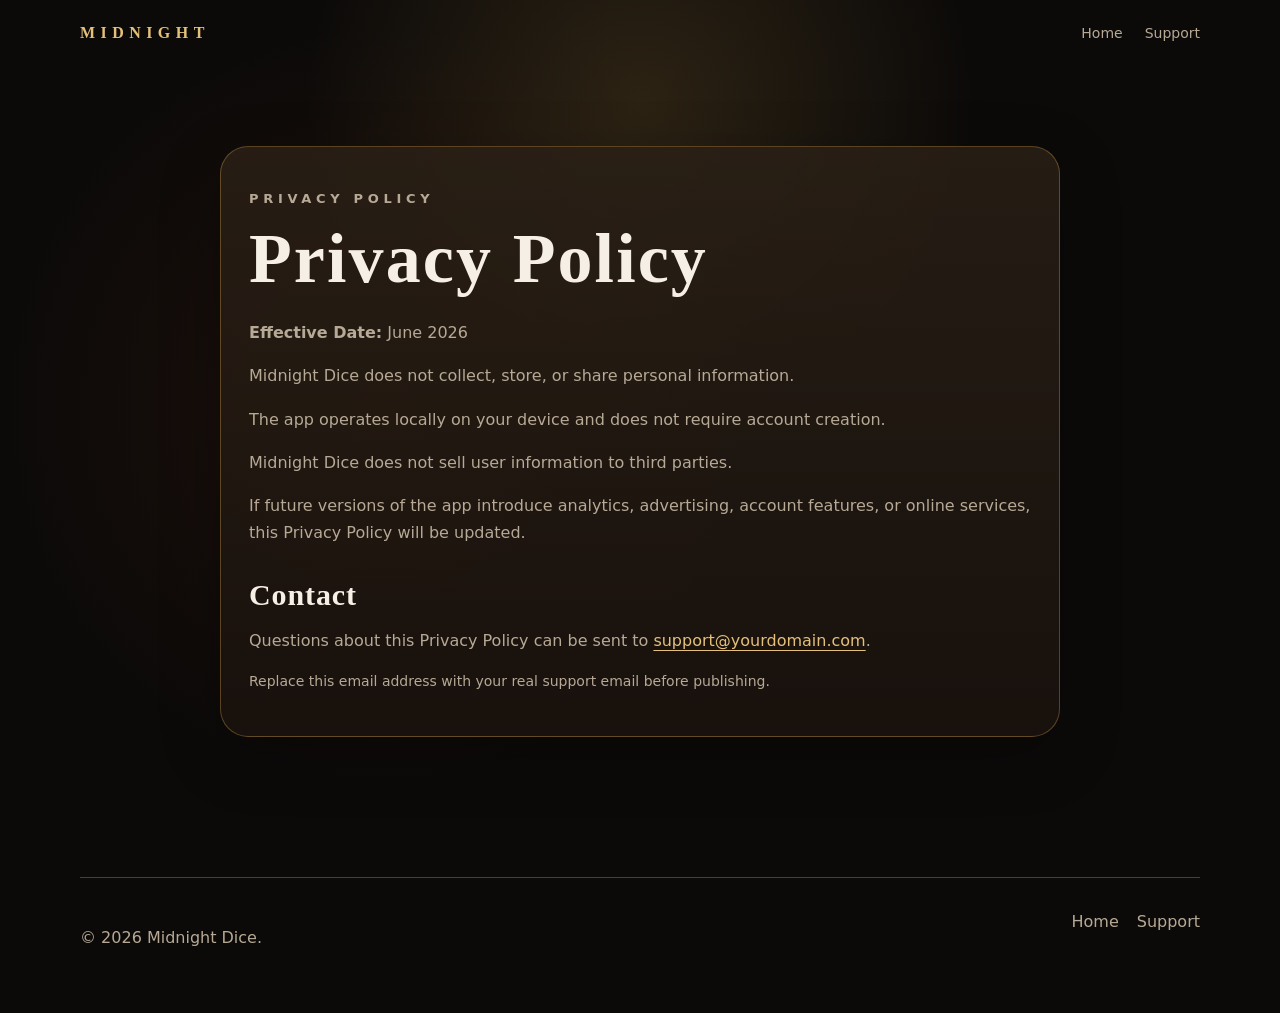
==== privacy.html @ 5080af58 "Add files via upload" ====
<!doctype html>
<html lang="en">
<head>
  <meta charset="utf-8" />
  <meta name="viewport" content="width=device-width, initial-scale=1" />
  <title>Privacy Policy | Midnight Dice</title>
  <meta name="description" content="Privacy Policy for Midnight Dice." />
  <link rel="stylesheet" href="styles.css" />
</head>
<body>
  <header class="nav"><a class="brand" href="index.html">MIDNIGHT</a><nav><a href="index.html">Home</a><a href="support.html">Support</a></nav></header>
  <main class="page policy">
    <p class="eyebrow">Privacy Policy</p>
    <h1>Privacy Policy</h1>
    <p><strong>Effective Date:</strong> June 2026</p>
    <p>Midnight Dice does not collect, store, or share personal information.</p>
    <p>The app operates locally on your device and does not require account creation.</p>
    <p>Midnight Dice does not sell user information to third parties.</p>
    <p>If future versions of the app introduce analytics, advertising, account features, or online services, this Privacy Policy will be updated.</p>
    <h2>Contact</h2>
    <p>Questions about this Privacy Policy can be sent to <a class="email" href="mailto:support@yourdomain.com">support@yourdomain.com</a>.</p>
    <p class="muted">Replace this email address with your real support email before publishing.</p>
  </main>
  <footer><p>© 2026 Midnight Dice.</p><div><a href="index.html">Home</a><a href="support.html">Support</a></div></footer>
</body>
</html>
---- styles.css ----
:root{
  --bg:#0C0A09;
  --panel:#1A120D;
  --panel2:#2A2016;
  --gold:#D4A24A;
  --gold2:#E4C07A;
  --text:#F5EFE5;
  --muted:#B6A995;
  --line:rgba(212,162,74,.35);
}
*{box-sizing:border-box}
html{scroll-behavior:smooth}
body{
  margin:0;
  font-family: Inter, ui-sans-serif, system-ui, -apple-system, BlinkMacSystemFont, "Segoe UI", sans-serif;
  color:var(--text);
  background:
    radial-gradient(circle at 50% 10%, rgba(212,162,74,.16), transparent 30%),
    radial-gradient(circle at 30% 40%, rgba(120,50,24,.16), transparent 35%),
    var(--bg);
}
a{color:inherit;text-decoration:none}
.nav{
  width:min(1120px, calc(100% - 32px));
  margin:0 auto;
  display:flex;
  justify-content:space-between;
  align-items:center;
  padding:24px 0;
}
.brand{
  font-family: Georgia, 'Times New Roman', serif;
  letter-spacing:.34em;
  color:var(--gold2);
  font-weight:700;
}
.nav nav{display:flex;gap:22px;color:var(--muted);font-size:14px}
.nav nav a:hover{color:var(--gold2)}
.hero{
  width:min(1120px, calc(100% - 32px));
  margin:20px auto 70px;
  min-height:720px;
  display:grid;
  grid-template-columns:1.05fr .95fr;
  align-items:center;
  gap:44px;
}
.eyebrow{
  color:var(--gold);
  letter-spacing:.36em;
  text-transform:uppercase;
  font-size:13px;
  font-weight:700;
}
h1,h2,h3{
  font-family: Georgia, 'Times New Roman', serif;
  line-height:1.03;
  margin:0;
}
h1{font-size:clamp(46px, 7vw, 88px);letter-spacing:.03em;max-width:820px}
h2{font-size:clamp(34px, 5vw, 58px);letter-spacing:.03em;max-width:850px}
h3{font-size:24px;color:var(--gold2)}
.lede{font-size:21px;line-height:1.6;color:var(--muted);max-width:670px;margin:26px 0}
.actions{display:flex;gap:14px;flex-wrap:wrap;margin-top:28px}
.button{
  border:1px solid var(--line);
  border-radius:999px;
  padding:16px 24px;
  font-weight:800;
  letter-spacing:.12em;
  text-transform:uppercase;
  font-size:13px;
}
.primary{background:linear-gradient(180deg,#4a341d,#2d2115);color:var(--gold2)}
.secondary{color:var(--text);background:rgba(255,255,255,.03)}
.note,.muted{color:var(--muted);font-size:14px}
.phone-wrap{display:flex;justify-content:center;position:relative}
.phone{
  width:min(330px, 82vw);
  border-radius:44px;
  box-shadow:0 30px 100px rgba(0,0,0,.65), 0 0 0 1px rgba(212,162,74,.25);
}
.section{width:min(1120px, calc(100% - 32px));margin:0 auto 100px}
.cards{display:grid;grid-template-columns:repeat(4,1fr);gap:18px;margin-top:34px}
.cards article,.rule-box,.page{
  background:linear-gradient(180deg, rgba(42,32,22,.86), rgba(26,18,13,.86));
  border:1px solid var(--line);
  border-radius:28px;
  padding:28px;
  box-shadow:0 18px 60px rgba(0,0,0,.25);
}
.cards p,.split p,.page p,.policy li{color:var(--muted);line-height:1.7}
.screens{display:flex;gap:18px;overflow-x:auto;padding:28px 4px 12px;scroll-snap-type:x mandatory}
.screens img{height:560px;border-radius:34px;scroll-snap-align:start;box-shadow:0 22px 70px rgba(0,0,0,.45);border:1px solid rgba(212,162,74,.22)}
.split{display:grid;grid-template-columns:1fr .75fr;gap:30px;align-items:start}
.rule-box ol{margin:0;padding-left:22px;color:var(--text);line-height:2;font-size:18px}
.rule-box li::marker{color:var(--gold);font-weight:800}
footer{
  width:min(1120px, calc(100% - 32px));
  margin:0 auto;
  padding:34px 0 50px;
  border-top:1px solid var(--line);
  display:flex;
  justify-content:space-between;
  gap:16px;
  color:var(--muted);
}
footer div{display:flex;gap:18px}
footer a:hover{color:var(--gold2)}
.page{width:min(840px, calc(100% - 32px));margin:80px auto 140px}
.page h1{font-size:clamp(40px, 6vw, 70px);margin-bottom:24px}
.page h2{font-size:30px;margin-top:34px}
.email{color:var(--gold2);text-decoration:underline;text-underline-offset:4px}
@media (max-width: 860px){
  .nav{align-items:flex-start;gap:18px}.nav nav{flex-wrap:wrap;justify-content:flex-end}
  .hero,.split{grid-template-columns:1fr;min-height:auto}.hero{margin-top:40px}.hero-copy{text-align:left}.phone-wrap{order:-1}.cards{grid-template-columns:1fr 1fr}.screens img{height:460px}
}
@media (max-width: 560px){
  .nav{display:block}.nav nav{margin-top:16px;justify-content:flex-start;gap:14px}
  .cards{grid-template-columns:1fr}.screens img{height:420px}footer{flex-direction:column}.button{width:100%;text-align:center}
}
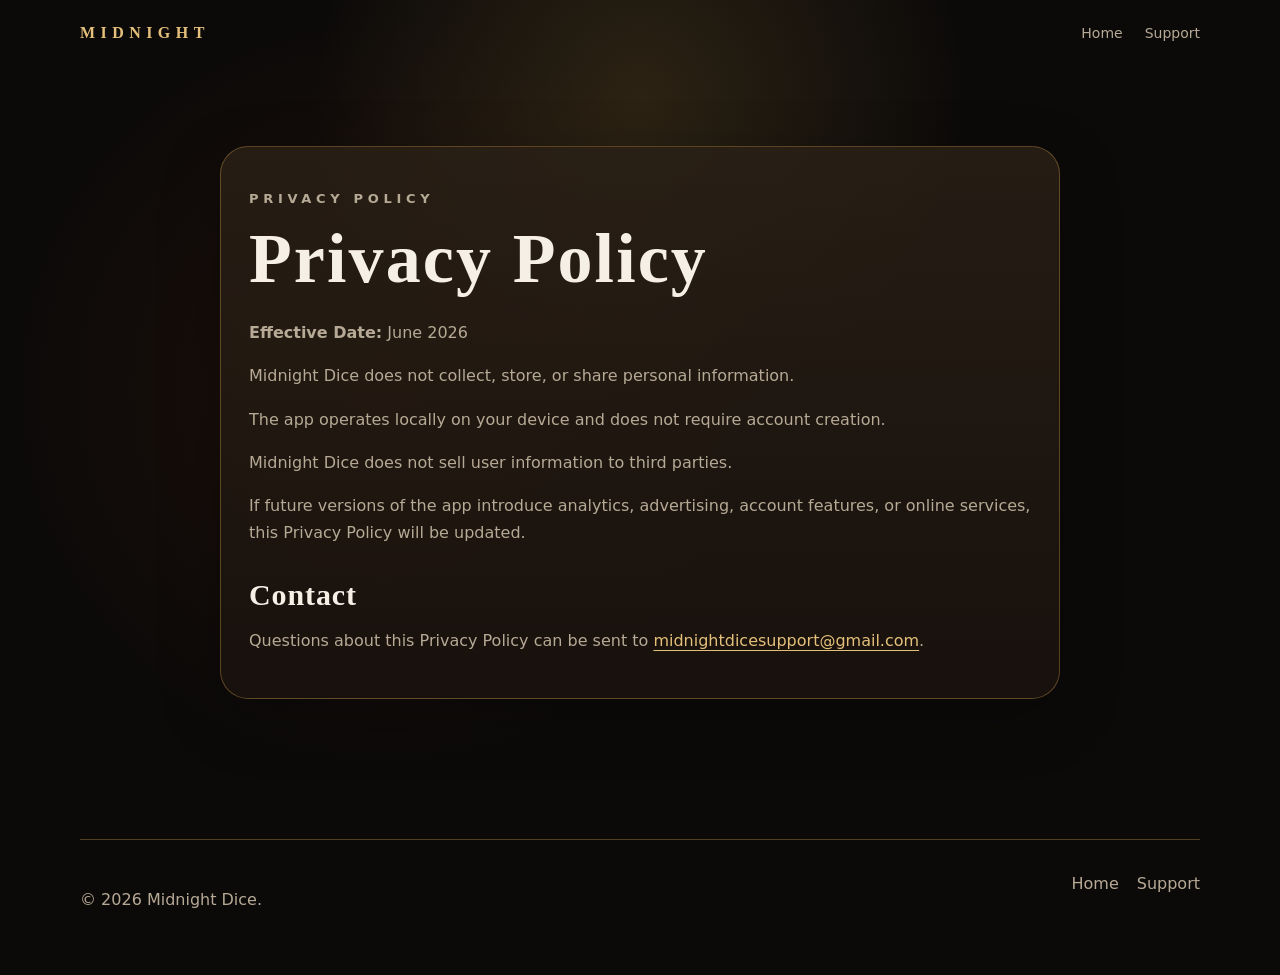
==== commit 7135b671: "Remove placeholder support email from privacy policy" ====
--- a/privacy.html
+++ b/privacy.html
@@ -18,8 +18,7 @@
     <p>Midnight Dice does not sell user information to third parties.</p>
     <p>If future versions of the app introduce analytics, advertising, account features, or online services, this Privacy Policy will be updated.</p>
     <h2>Contact</h2>
-    <p>Questions about this Privacy Policy can be sent to <a class="email" href="mailto:support@yourdomain.com">support@yourdomain.com</a>.</p>
-    <p class="muted">Replace this email address with your real support email before publishing.</p>
+    <p>Questions about this Privacy Policy can be sent to <a class="email" href="mailto:support@yourdomain.com">midnightdicesupport@gmail.com</a>.</p>
   </main>
   <footer><p>© 2026 Midnight Dice.</p><div><a href="index.html">Home</a><a href="support.html">Support</a></div></footer>
 </body>
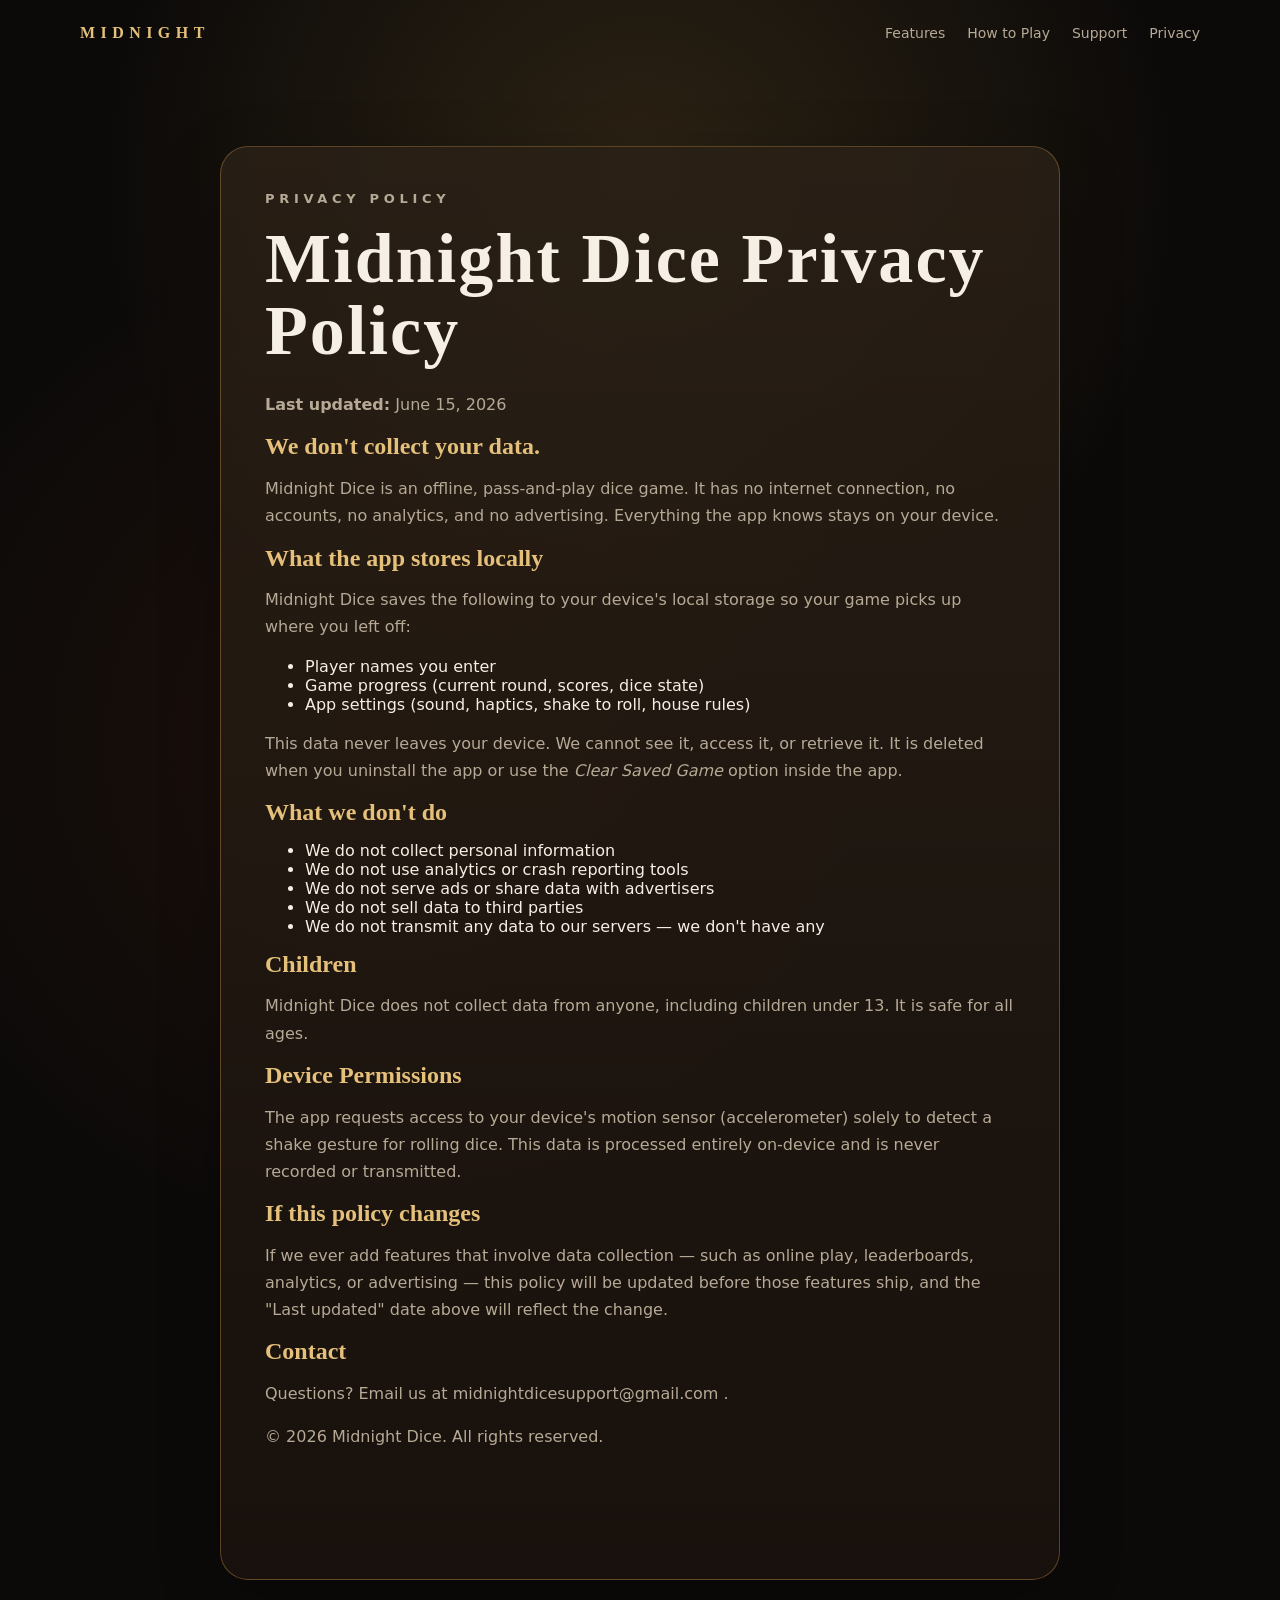
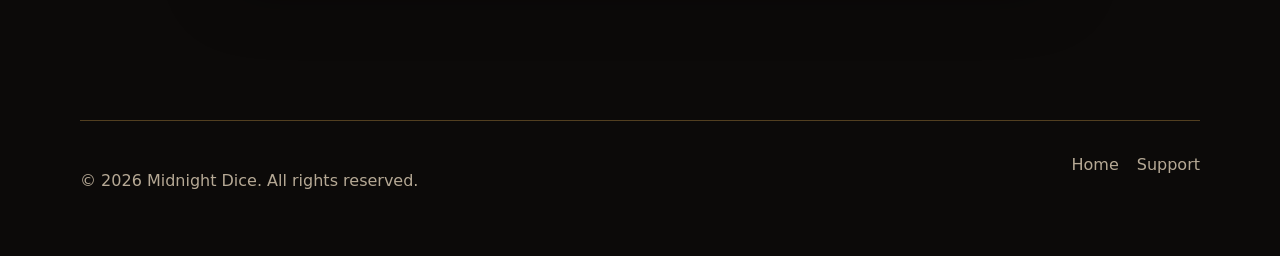
==== commit 070fc776: "Revise privacy policy details and structure" ====
--- a/privacy.html
+++ b/privacy.html
@@ -1,25 +1,85 @@
 <!doctype html>
-<html lang="en">
-<head>
-  <meta charset="utf-8" />
-  <meta name="viewport" content="width=device-width, initial-scale=1" />
-  <title>Privacy Policy | Midnight Dice</title>
-  <meta name="description" content="Privacy Policy for Midnight Dice." />
-  <link rel="stylesheet" href="styles.css" />
-</head>
-<body>
-  <header class="nav"><a class="brand" href="index.html">MIDNIGHT</a><nav><a href="index.html">Home</a><a href="support.html">Support</a></nav></header>
-  <main class="page policy">
+<html lang="en"><head><meta charset="utf-8" /><meta name="viewport" content="width=device-width, initial-scale=1" /><title>Privacy Policy | Midnight Dice</title><link rel="stylesheet" href="styles.css" /></head>
+<body><header class="nav"><a class="brand" href="index.html">MIDNIGHT</a><nav><a href="index.html#features">Features</a><a href="index.html#how-to-play">How to Play</a><a href="support.html">Support</a><a href="privacy.html">Privacy</a></nav></header>
+<main class="page">
+  <section class="section narrow">
     <p class="eyebrow">Privacy Policy</p>
-    <h1>Privacy Policy</h1>
-    <p><strong>Effective Date:</strong> June 2026</p>
-    <p>Midnight Dice does not collect, store, or share personal information.</p>
-    <p>The app operates locally on your device and does not require account creation.</p>
-    <p>Midnight Dice does not sell user information to third parties.</p>
-    <p>If future versions of the app introduce analytics, advertising, account features, or online services, this Privacy Policy will be updated.</p>
-    <h2>Contact</h2>
-    <p>Questions about this Privacy Policy can be sent to <a class="email" href="mailto:support@yourdomain.com">midnightdicesupport@gmail.com</a>.</p>
-  </main>
-  <footer><p>© 2026 Midnight Dice.</p><div><a href="index.html">Home</a><a href="support.html">Support</a></div></footer>
-</body>
-</html>
+
+    <h1>Midnight Dice Privacy Policy</h1>
+
+    <p><strong>Last updated:</strong> June 15, 2026</p>
+
+    <h3>We don't collect your data.</h3>
+
+    <p>
+      Midnight Dice is an offline, pass-and-play dice game. It has no internet
+      connection, no accounts, no analytics, and no advertising. Everything the
+      app knows stays on your device.
+    </p>
+
+    <h3>What the app stores locally</h3>
+
+    <p>
+      Midnight Dice saves the following to your device's local storage so your
+      game picks up where you left off:
+    </p>
+
+    <ul>
+      <li>Player names you enter</li>
+      <li>Game progress (current round, scores, dice state)</li>
+      <li>App settings (sound, haptics, shake to roll, house rules)</li>
+    </ul>
+
+    <p>
+      This data never leaves your device. We cannot see it, access it, or
+      retrieve it. It is deleted when you uninstall the app or use the
+      <em>Clear Saved Game</em> option inside the app.
+    </p>
+
+    <h3>What we don't do</h3>
+
+    <ul>
+      <li>We do not collect personal information</li>
+      <li>We do not use analytics or crash reporting tools</li>
+      <li>We do not serve ads or share data with advertisers</li>
+      <li>We do not sell data to third parties</li>
+      <li>We do not transmit any data to our servers — we don't have any</li>
+    </ul>
+
+    <h3>Children</h3>
+
+    <p>
+      Midnight Dice does not collect data from anyone, including children under
+      13. It is safe for all ages.
+    </p>
+
+    <h3>Device Permissions</h3>
+
+    <p>
+      The app requests access to your device's motion sensor (accelerometer)
+      solely to detect a shake gesture for rolling dice. This data is processed
+      entirely on-device and is never recorded or transmitted.
+    </p>
+
+    <h3>If this policy changes</h3>
+
+    <p>
+      If we ever add features that involve data collection — such as online
+      play, leaderboards, analytics, or advertising — this policy will be
+      updated before those features ship, and the "Last updated" date above will
+      reflect the change.
+    </p>
+
+    <h3>Contact</h3>
+
+    <p>
+      Questions? Email us at
+      <a href="mailto:midnightdicesupport@gmail.com">
+        midnightdicesupport@gmail.com
+      </a>.
+    </p>
+
+    <p>© 2026 Midnight Dice. All rights reserved.</p>
+  </section>
+</main>
+<footer><p>© 2026 Midnight Dice. All rights reserved.</p><div><a href="index.html">Home</a><a href="support.html">Support</a></div></footer></body></html>
--- a/styles.css
+++ b/styles.css
@@ -90,8 +90,20 @@
   box-shadow:0 18px 60px rgba(0,0,0,.25);
 }
 .cards p,.split p,.page p,.policy li{color:var(--muted);line-height:1.7}
-.screens{display:flex;gap:18px;overflow-x:auto;padding:28px 4px 12px;scroll-snap-type:x mandatory}
-.screens img{height:560px;border-radius:34px;scroll-snap-align:start;box-shadow:0 22px 70px rgba(0,0,0,.45);border:1px solid rgba(212,162,74,.22)}
+.screens {
+  display: grid;
+  grid-template-columns: repeat(4, minmax(0, 1fr));
+  gap: 24px;
+  overflow: visible;
+}
+
+.screens img {
+  width: 100%;
+  max-width: 260px;
+  height: auto;
+  justify-self: center;
+  border-radius: 28px;
+}
 .split{display:grid;grid-template-columns:1fr .75fr;gap:30px;align-items:start}
 .rule-box ol{margin:0;padding-left:22px;color:var(--text);line-height:2;font-size:18px}
 .rule-box li::marker{color:var(--gold);font-weight:800}
@@ -111,11 +123,18 @@
 .page h1{font-size:clamp(40px, 6vw, 70px);margin-bottom:24px}
 .page h2{font-size:30px;margin-top:34px}
 .email{color:var(--gold2);text-decoration:underline;text-underline-offset:4px}
-@media (max-width: 860px){
-  .nav{align-items:flex-start;gap:18px}.nav nav{flex-wrap:wrap;justify-content:flex-end}
-  .hero,.split{grid-template-columns:1fr;min-height:auto}.hero{margin-top:40px}.hero-copy{text-align:left}.phone-wrap{order:-1}.cards{grid-template-columns:1fr 1fr}.screens img{height:460px}
+@media (max-width: 900px) {
+  .screens {
+    grid-template-columns: repeat(2, minmax(0, 1fr));
+  }
 }
-@media (max-width: 560px){
-  .nav{display:block}.nav nav{margin-top:16px;justify-content:flex-start;gap:14px}
-  .cards{grid-template-columns:1fr}.screens img{height:420px}footer{flex-direction:column}.button{width:100%;text-align:center}
+
+@media (max-width: 600px) {
+  .screens {
+    grid-template-columns: 1fr;
+  }
+
+  .screens img {
+    max-width: 320px;
+  }
 }
